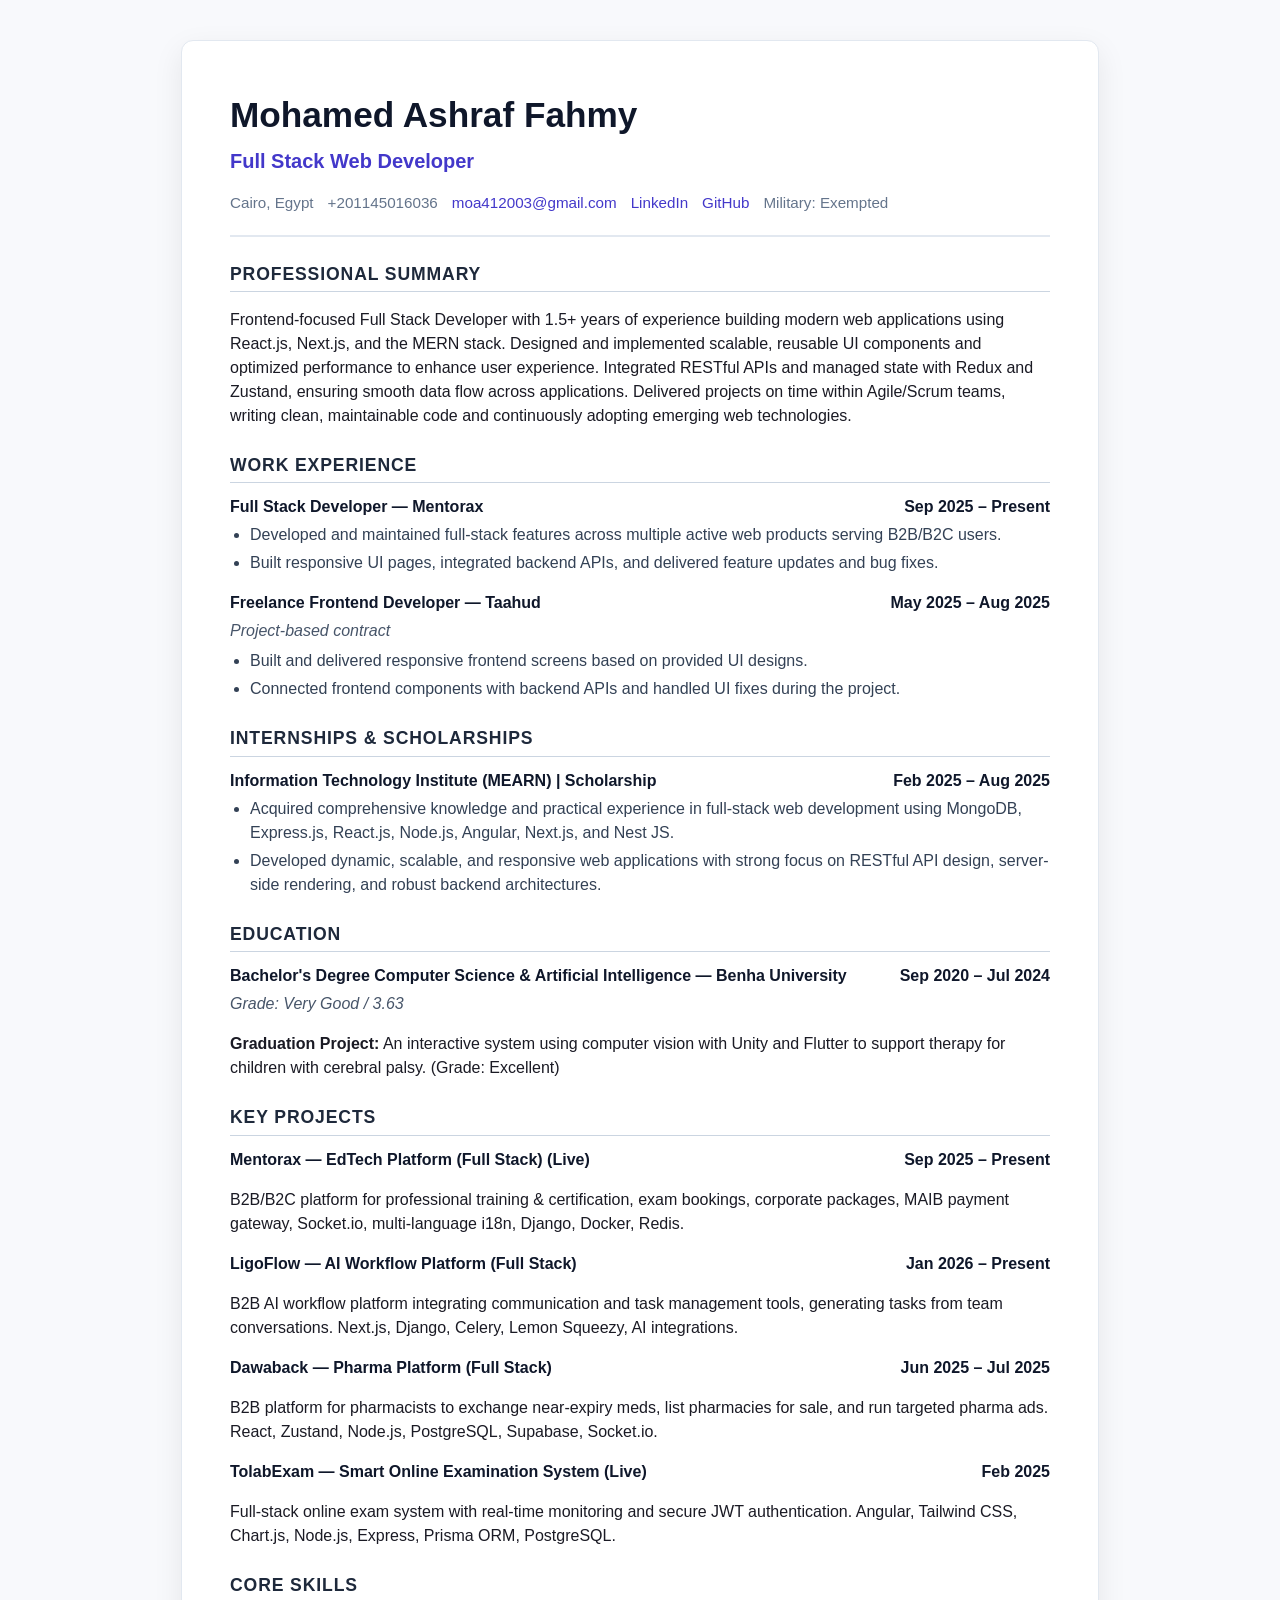
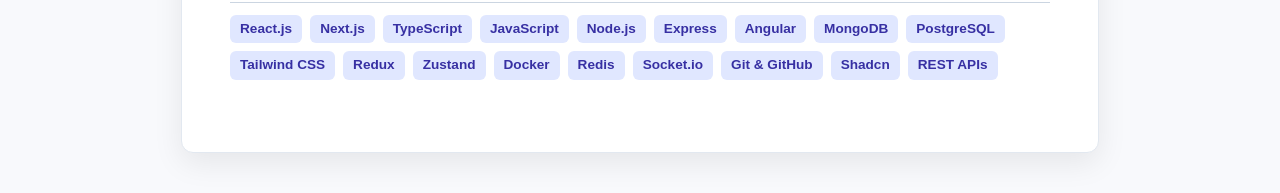
==== resume/Resume.html @ 5b205e47 "Add animated portfolio and project case studies" ====
<!doctype html>
<html lang="en">
<head>
  <meta charset="utf-8">
  <meta name="viewport" content="width=device-width, initial-scale=1">
  <title>Mohamed Ashraf Fahmy — Resume</title>
  <style>
    body {
      font-family: -apple-system, BlinkMacSystemFont, "Segoe UI", Roboto, Helvetica, Arial, sans-serif;
      color: #1a1a24;
      background: #f8f9fc;
      margin: 0;
      padding: 40px 20px;
      line-height: 1.5;
    }
    .sheet {
      max-width: 820px;
      margin: 0 auto;
      background: #ffffff;
      padding: 48px;
      border-radius: 12px;
      box-shadow: 0 10px 30px rgba(0,0,0,0.08);
      border: 1px solid #e2e8f0;
    }
    header {
      border-bottom: 2px solid #e2e8f0;
      padding-bottom: 20px;
      margin-bottom: 24px;
    }
    h1 { margin: 0; font-size: 2.2rem; color: #0f172a; }
    h2 { margin: 4px 0 16px; font-size: 1.25rem; font-weight: 600; color: #4338ca; }
    .contact { font-size: 0.95rem; color: #64748b; display: flex; flex-wrap: wrap; gap: 14px; }
    .contact a { color: #4338ca; text-decoration: none; font-weight: 500; }
    section { margin-bottom: 24px; }
    h3 { font-size: 1.1rem; text-transform: uppercase; letter-spacing: 0.05em; color: #1e293b; border-bottom: 1.5px solid #cbd5e1; padding-bottom: 4px; margin-bottom: 12px; }
    .item { margin-bottom: 16px; }
    .item-head { display: flex; justify-content: space-between; font-weight: 700; color: #0f172a; margin-bottom: 4px; }
    .item-sub { font-style: italic; color: #475569; margin-bottom: 6px; }
    ul { margin: 0; padding-left: 20px; }
    li { margin-bottom: 4px; color: #334155; }
    .skills-grid { display: flex; flex-wrap: wrap; gap: 8px; }
    .skill { background: #e0e7ff; color: #3730a3; padding: 4px 10px; border-radius: 6px; font-size: 0.85rem; font-weight: 600; }
  </style>
</head>
<body>
  <div class="sheet">
    <header>
      <h1>Mohamed Ashraf Fahmy</h1>
      <h2>Full Stack Web Developer</h2>
      <div class="contact">
        <span>Cairo, Egypt</span>
        <span>+201145016036</span>
        <a href="mailto:moa412003@gmail.com">moa412003@gmail.com</a>
        <a href="https://www.linkedin.com/in/mohamed-ashraf-fahmy" target="_blank">LinkedIn</a>
        <a href="https://github.com/moashraf41" target="_blank">GitHub</a>
        <span>Military: Exempted</span>
      </div>
    </header>

    <section>
      <h3>Professional Summary</h3>
      <p>Frontend-focused Full Stack Developer with 1.5+ years of experience building modern web applications using React.js, Next.js, and the MERN stack. Designed and implemented scalable, reusable UI components and optimized performance to enhance user experience. Integrated RESTful APIs and managed state with Redux and Zustand, ensuring smooth data flow across applications. Delivered projects on time within Agile/Scrum teams, writing clean, maintainable code and continuously adopting emerging web technologies.</p>
    </section>

    <section>
      <h3>Work Experience</h3>
      <div class="item">
        <div class="item-head"><span>Full Stack Developer — Mentorax</span><span>Sep 2025 – Present</span></div>
        <ul>
          <li>Developed and maintained full-stack features across multiple active web products serving B2B/B2C users.</li>
          <li>Built responsive UI pages, integrated backend APIs, and delivered feature updates and bug fixes.</li>
        </ul>
      </div>
      <div class="item">
        <div class="item-head"><span>Freelance Frontend Developer — Taahud</span><span>May 2025 – Aug 2025</span></div>
        <div class="item-sub">Project-based contract</div>
        <ul>
          <li>Built and delivered responsive frontend screens based on provided UI designs.</li>
          <li>Connected frontend components with backend APIs and handled UI fixes during the project.</li>
        </ul>
      </div>
    </section>

    <section>
      <h3>Internships & Scholarships</h3>
      <div class="item">
        <div class="item-head"><span>Information Technology Institute (MEARN) | Scholarship</span><span>Feb 2025 – Aug 2025</span></div>
        <ul>
          <li>Acquired comprehensive knowledge and practical experience in full-stack web development using MongoDB, Express.js, React.js, Node.js, Angular, Next.js, and Nest JS.</li>
          <li>Developed dynamic, scalable, and responsive web applications with strong focus on RESTful API design, server-side rendering, and robust backend architectures.</li>
        </ul>
      </div>
    </section>

    <section>
      <h3>Education</h3>
      <div class="item">
        <div class="item-head"><span>Bachelor's Degree Computer Science & Artificial Intelligence — Benha University</span><span>Sep 2020 – Jul 2024</span></div>
        <div class="item-sub">Grade: Very Good / 3.63</div>
        <p><strong>Graduation Project:</strong> An interactive system using computer vision with Unity and Flutter to support therapy for children with cerebral palsy. (Grade: Excellent)</p>
      </div>
    </section>

    <section>
      <h3>Key Projects</h3>
      <div class="item">
        <div class="item-head"><span>Mentorax — EdTech Platform (Full Stack) (Live)</span><span>Sep 2025 – Present</span></div>
        <p>B2B/B2C platform for professional training & certification, exam bookings, corporate packages, MAIB payment gateway, Socket.io, multi-language i18n, Django, Docker, Redis.</p>
      </div>
      <div class="item">
        <div class="item-head"><span>LigoFlow — AI Workflow Platform (Full Stack)</span><span>Jan 2026 – Present</span></div>
        <p>B2B AI workflow platform integrating communication and task management tools, generating tasks from team conversations. Next.js, Django, Celery, Lemon Squeezy, AI integrations.</p>
      </div>
      <div class="item">
        <div class="item-head"><span>Dawaback — Pharma Platform (Full Stack)</span><span>Jun 2025 – Jul 2025</span></div>
        <p>B2B platform for pharmacists to exchange near-expiry meds, list pharmacies for sale, and run targeted pharma ads. React, Zustand, Node.js, PostgreSQL, Supabase, Socket.io.</p>
      </div>
      <div class="item">
        <div class="item-head"><span>TolabExam — Smart Online Examination System (Live)</span><span>Feb 2025</span></div>
        <p>Full-stack online exam system with real-time monitoring and secure JWT authentication. Angular, Tailwind CSS, Chart.js, Node.js, Express, Prisma ORM, PostgreSQL.</p>
      </div>
    </section>

    <section>
      <h3>Core Skills</h3>
      <div class="skills-grid">
        <span class="skill">React.js</span><span class="skill">Next.js</span><span class="skill">TypeScript</span><span class="skill">JavaScript</span>
        <span class="skill">Node.js</span><span class="skill">Express</span><span class="skill">Angular</span><span class="skill">MongoDB</span>
        <span class="skill">PostgreSQL</span><span class="skill">Tailwind CSS</span><span class="skill">Redux</span><span class="skill">Zustand</span>
        <span class="skill">Docker</span><span class="skill">Redis</span><span class="skill">Socket.io</span><span class="skill">Git & GitHub</span>
        <span class="skill">Shadcn</span><span class="skill">REST APIs</span>
      </div>
    </section>
  </div>
</body>
</html>
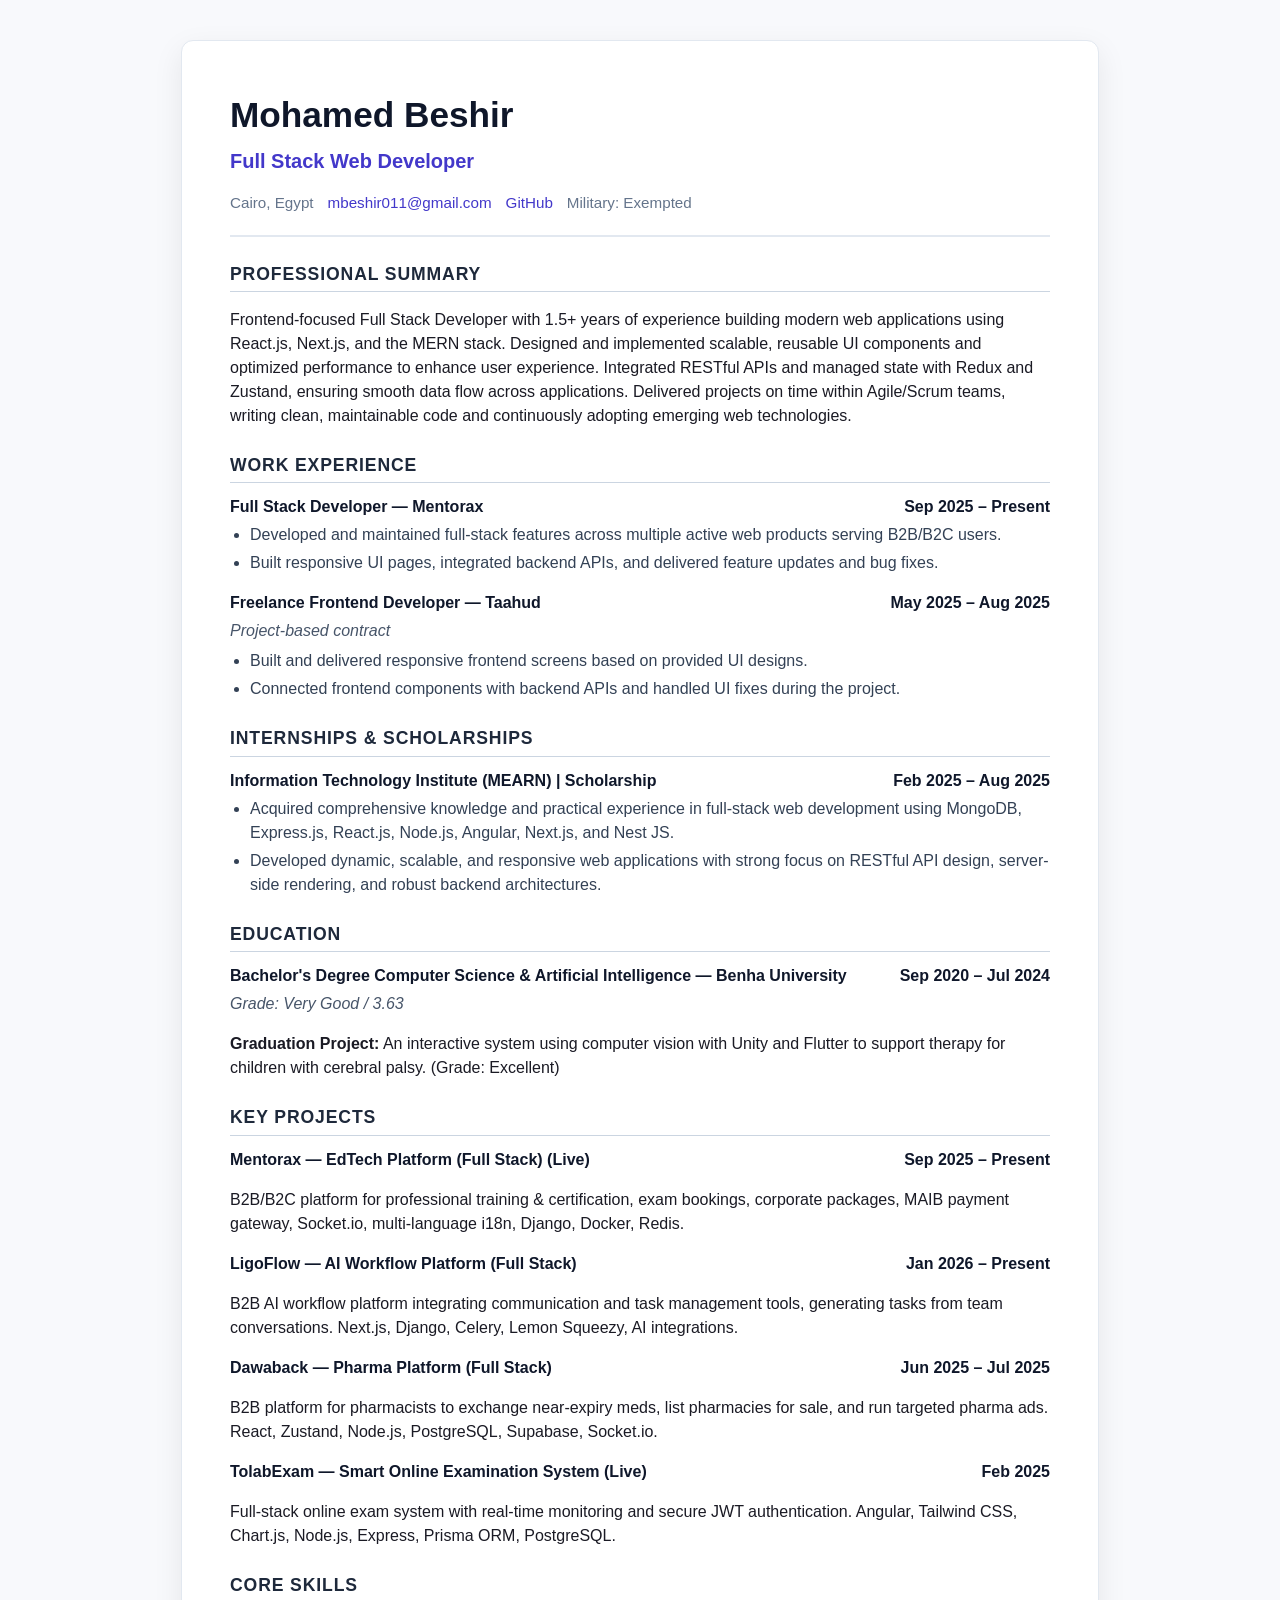
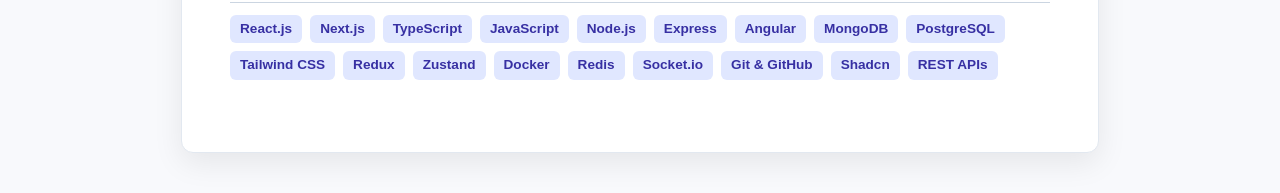
==== commit c6a5b465: "Rebrand as Mohamed Beshir: new character, scenes, palette, mobile support, case studies, CV Co-Autho" ====
--- a/resume/Resume.html
+++ b/resume/Resume.html
@@ -3,7 +3,7 @@
 <head>
   <meta charset="utf-8">
   <meta name="viewport" content="width=device-width, initial-scale=1">
-  <title>Mohamed Ashraf Fahmy — Resume</title>
+  <title>Mohamed Beshir — Resume</title>
   <style>
     body {
       font-family: -apple-system, BlinkMacSystemFont, "Segoe UI", Roboto, Helvetica, Arial, sans-serif;
@@ -45,14 +45,12 @@
 <body>
   <div class="sheet">
     <header>
-      <h1>Mohamed Ashraf Fahmy</h1>
+      <h1>Mohamed Beshir</h1>
       <h2>Full Stack Web Developer</h2>
       <div class="contact">
         <span>Cairo, Egypt</span>
-        <span>+201145016036</span>
-        <a href="mailto:moa412003@gmail.com">moa412003@gmail.com</a>
-        <a href="https://www.linkedin.com/in/mohamed-ashraf-fahmy" target="_blank">LinkedIn</a>
-        <a href="https://github.com/moashraf41" target="_blank">GitHub</a>
+        <a href="mailto:mbeshir011@gmail.com">mbeshir011@gmail.com</a>
+        <a href="https://github.com/muhamedbeshir" target="_blank">GitHub</a>
         <span>Military: Exempted</span>
       </div>
     </header>
